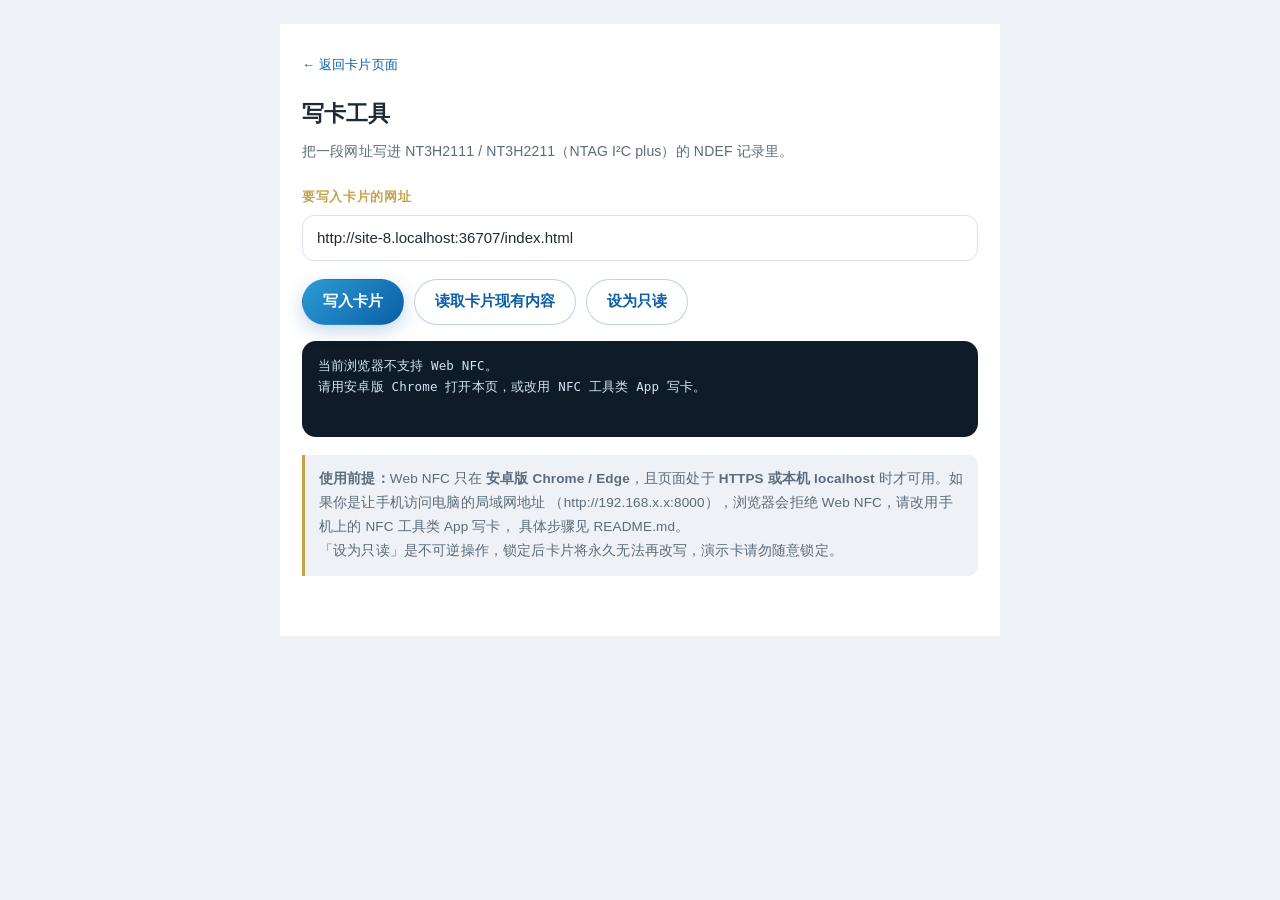
==== writer.html @ 2513f69a "讯光 NFC 文创卡：配套网页首版 白底 + 青蓝视觉、移动端优先、内置语音朗读与写卡工具。" ====
<!DOCTYPE html>
<html lang="zh-CN">
<head>
<meta charset="utf-8">
<meta name="viewport" content="width=device-width, initial-scale=1, viewport-fit=cover">
<title>写卡工具 · 讯光 NFC 文创卡</title>
<meta name="theme-color" content="#0B5FA5">
<link rel="icon" href="assets/icon.svg" type="image/svg+xml">
<link rel="stylesheet" href="styles.css">
<style>
  .tool{max-width:720px;margin:0 auto;background:#fff;padding:26px 22px 60px}
  .tool h1{font-size:22px;margin:0 0 6px}
  .tool .sub{color:var(--ink-soft);font-size:14px;margin:0 0 22px}
  .field{margin:0 0 16px}
  .field label{display:block;font-size:13px;font-weight:700;color:var(--gold);margin-bottom:6px;letter-spacing:.05em}
  .field input{
    width:100%;min-height:46px;padding:10px 14px;font-size:15px;
    font-family:inherit;color:var(--ink);
    border:1px solid var(--line);border-radius:12px;background:#fff;
  }
  .field input:focus{outline:2px solid rgba(44,155,214,.35);border-color:var(--cyan)}
  .row{display:flex;flex-wrap:wrap;gap:10px;margin:18px 0 8px}
  .log{
    margin-top:16px;padding:14px 16px;min-height:96px;
    background:#0F1B26;color:#CFE6F5;border-radius:14px;
    font-family:ui-monospace,SFMono-Regular,Consolas,monospace;
    font-size:12.5px;line-height:1.75;white-space:pre-wrap;word-break:break-all;
  }
  .warn{
    margin-top:18px;padding:12px 14px;font-size:13.5px;line-height:1.8;color:var(--ink-soft);
    background:var(--mist);border-left:3px solid var(--gold);border-radius:0 10px 10px 0;
  }
  .back{display:inline-block;margin-bottom:18px;font-size:13px;color:var(--blue);text-decoration:none}
</style>
</head>
<body>
<div class="tool">
  <a class="back" href="index.html">← 返回卡片页面</a>
  <h1>写卡工具</h1>
  <p class="sub">把一段网址写进 NT3H2111 / NT3H2211（NTAG I²C plus）的 NDEF 记录里。</p>

  <div class="field">
    <label for="url">要写入卡片的网址</label>
    <input id="url" type="url" inputmode="url" placeholder="https://example.com/kafang" autocomplete="off">
  </div>

  <div class="row">
    <button id="write-btn" class="btn btn-primary" type="button">写入卡片</button>
    <button id="read-btn" class="btn btn-ghost" type="button">读取卡片现有内容</button>
    <button id="lock-btn" class="btn btn-ghost" type="button">设为只读</button>
  </div>

  <div id="log" class="log">等待操作…</div>

  <div class="warn">
    <strong>使用前提：</strong>Web NFC 只在 <strong>安卓版 Chrome / Edge</strong>，且页面处于
    <strong>HTTPS 或本机 localhost</strong> 时才可用。如果你是让手机访问电脑的局域网地址
    （http://192.168.x.x:8000），浏览器会拒绝 Web NFC，请改用手机上的 NFC 工具类 App 写卡，
    具体步骤见 README.md。<br>
    「设为只读」是不可逆操作，锁定后卡片将永久无法再改写，演示卡请勿随意锁定。
  </div>
</div>

<script>
(function () {
  var logEl = document.getElementById('log');
  var urlEl = document.getElementById('url');
  var supported = ('NDEFReader' in window);

  function log(msg) {
    logEl.textContent += '\n' + msg;
    logEl.scrollTop = logEl.scrollHeight;
  }
  function clearLog(msg) { logEl.textContent = msg; }

  urlEl.value = location.origin.replace(/\/$/, '') + '/index.html';

  if (!supported) {
    clearLog('当前浏览器不支持 Web NFC。\n请用安卓版 Chrome 打开本页，或改用 NFC 工具类 App 写卡。');
  } else {
    clearLog('环境检测通过：当前浏览器支持 Web NFC。\n把手机贴到卡片感应区，再点「写入卡片」。');
  }

  document.getElementById('write-btn').addEventListener('click', function () {
    var url = (urlEl.value || '').trim();
    if (!supported) { log('无法写入：当前环境不支持 Web NFC。'); return; }
    if (!/^https?:\/\//i.test(url)) { log('网址需要以 http:// 或 https:// 开头。'); return; }

    var reader = new NDEFReader();
    log('已启动，等待卡片靠近…');
    reader.write({ records: [{ recordType: 'url', data: url }] }).then(function () {
      log('写入成功：' + url);
    }).catch(function (e) {
      log('写入失败：' + e.message);
    });
  });

  document.getElementById('read-btn').addEventListener('click', function () {
    if (!supported) { log('无法读取：当前环境不支持 Web NFC。'); return; }
    var reader = new NDEFReader();
    reader.scan().then(function () {
      log('已启动读取，等待卡片靠近…');
    }).catch(function (e) {
      log('读取启动失败：' + e.message);
    });
    reader.onreading = function (event) {
      var out = ['卡片已读到。序列号：' + (event.serialNumber || '未知')];
      var records = event.message.records || [];
      if (!records.length) out.push('（卡片里没有 NDEF 记录）');
      records.forEach(function (r, i) {
        var text = '';
        try {
          if (r.recordType === 'url' || r.recordType === 'absolute-url') {
            text = new TextDecoder(r.encoding || 'utf-8').decode(r.data);
          } else if (r.recordType === 'text') {
            text = new TextDecoder(r.encoding || 'utf-8').decode(r.data);
          } else {
            text = r.recordType + '（' + (r.data ? r.data.byteLength : 0) + ' 字节）';
          }
        } catch (err) { text = '(无法解码)'; }
        out.push('  #' + (i + 1) + '  ' + r.recordType + ' → ' + text);
      });
      clearLog(out.join('\n'));
    };
    reader.onreadingerror = function () {
      log('读取出错：请把卡片重新贴近手机背面。');
    };
  });

  document.getElementById('lock-btn').addEventListener('click', function () {
    if (!supported) { log('无法锁定：当前环境不支持 Web NFC。'); return; }
    if (!window.confirm('锁定后卡片将永久无法改写，确定继续吗？')) return;
    var reader = new NDEFReader();
    reader.makeReadOnly().then(function () {
      log('卡片已设为只读。');
    }).catch(function (e) {
      log('锁定失败：' + e.message);
    });
  });
})();
</script>
</body>
</html>
---- styles.css ----
/* =====================================================================
   讯光 · NFC 文创卡 —— 页面样式
   配色与实体卡同源：白底 + 沉金饰边 + 青蓝图文
   ===================================================================== */

:root{
  --paper:#FFFFFF;
  --mist:#EEF1F5;
  --ink:#1F2A36;
  --ink-soft:#5B6B7B;
  --blue:#0B5FA5;
  --blue-deep:#083F6E;
  --cyan:#2C9BD6;
  --cyan-soft:#E7F3FA;
  --gold:#C6A14A;
  --line:#DCE3EA;
  --radius:18px;
  --maxw:720px;
}

*{box-sizing:border-box}

html{-webkit-text-size-adjust:100%}

body{
  margin:0;
  background:var(--mist);
  color:var(--ink);
  font-family:"PingFang SC","HarmonyOS Sans SC","Microsoft YaHei","Noto Sans SC",
              -apple-system,BlinkMacSystemFont,"Segoe UI",Roboto,sans-serif;
  font-size:16px;
  line-height:1.75;
  letter-spacing:.01em;
  -webkit-font-smoothing:antialiased;
}

.grain{
  position:fixed;inset:0;pointer-events:none;z-index:0;
  background:
    radial-gradient(circle at 12% 8%,rgba(44,155,214,.10),transparent 42%),
    radial-gradient(circle at 88% 4%,rgba(198,161,74,.10),transparent 38%);
}

/* ------------------------------------------------------------ 结构 */
.hero,main,.foot{position:relative;z-index:1}

.hero,main{
  max-width:var(--maxw);
  margin:0 auto;
  background:var(--paper);
}

main{padding:0 22px 34px}

/* ------------------------------------------------------------ 封面 */
.hero{
  padding:30px 22px 34px;
  border-bottom:1px solid var(--line);
  text-align:left;
}

.hero-top{display:flex;justify-content:space-between;align-items:center;gap:12px}

.badge{
  display:inline-block;
  font-size:12px;
  line-height:1.6;
  color:var(--blue);
  background:var(--cyan-soft);
  border:1px solid rgba(44,155,214,.28);
  border-radius:999px;
  padding:5px 12px;
}

.hero-title{
  margin:28px 0 4px;
  font-size:40px;
  line-height:1.15;
  letter-spacing:.06em;
  font-weight:700;
}

.hero-sub{
  margin:0;
  font-size:16px;
  color:var(--blue);
  font-weight:600;
}

.hero-desc{
  margin:14px 0 0;
  color:var(--ink-soft);
  font-size:14.5px;
  line-height:1.85;
}

.hero-actions{
  display:flex;
  flex-wrap:wrap;
  gap:10px;
  margin-top:22px;
}

.nfc-flag{
  display:inline-flex;
  align-items:center;
  gap:7px;
  margin:20px 0 0;
  font-size:12.5px;
  color:var(--ink-soft);
}

.dot{
  width:7px;height:7px;border-radius:50%;
  background:var(--cyan);
  box-shadow:0 0 0 4px rgba(44,155,214,.16);
  animation:pulse 2.4s ease-in-out infinite;
}

@keyframes pulse{
  0%,100%{box-shadow:0 0 0 4px rgba(44,155,214,.16)}
  50%{box-shadow:0 0 0 9px rgba(44,155,214,.04)}
}

/* ------------------------------------------------------------ 按钮 */
.btn{
  display:inline-flex;
  align-items:center;
  justify-content:center;
  gap:8px;
  min-height:46px;
  padding:0 20px;
  border-radius:999px;
  border:1px solid transparent;
  font-size:15px;
  font-weight:600;
  font-family:inherit;
  text-decoration:none;
  cursor:pointer;
  transition:transform .15s ease,box-shadow .2s ease,background .2s ease;
}

.btn:active{transform:translateY(1px)}

.btn-primary{
  color:#fff;
  background:linear-gradient(135deg,var(--cyan),var(--blue));
  box-shadow:0 6px 18px rgba(11,95,165,.24);
}

.btn-ghost{
  color:var(--blue);
  background:#fff;
  border-color:rgba(11,95,165,.28);
}

.btn-ghost:hover{background:var(--cyan-soft)}

.btn-light{color:var(--blue-deep);background:#fff}

.btn-outline-light{
  color:#fff;background:transparent;border-color:rgba(255,255,255,.55);
}

.btn-icon{font-size:13px}

/* ------------------------------------------------------------ 章节 */
.block{
  padding:34px 0;
  border-bottom:1px solid var(--line);
}

.block:last-of-type{border-bottom:none}

.block h2{
  display:flex;
  align-items:baseline;
  gap:10px;
  margin:0 0 14px;
  font-size:21px;
  line-height:1.4;
  font-weight:700;
}

.block h2 .num{
  font-size:12px;
  font-weight:700;
  letter-spacing:.12em;
  color:var(--gold);
}

.block p{margin:0 0 14px;color:var(--ink)}

.block p:last-child{margin-bottom:0}

.lead{
  font-size:17px;
  font-weight:600;
  color:var(--blue) !important;
}

.muted{color:var(--ink-soft) !important;font-size:14.5px}

.small{font-size:13.5px;color:var(--ink-soft) !important;line-height:1.8}

.hint{
  margin-top:16px !important;
  padding:12px 14px;
  font-size:13.5px;
  line-height:1.8;
  color:var(--ink-soft) !important;
  background:var(--mist);
  border-left:3px solid var(--gold);
  border-radius:0 10px 10px 0;
}

.block-tint{
  margin:0 -22px;
  padding:34px 22px;
  background:linear-gradient(180deg,#F7FAFC,#EFF5F9);
}

.block-deep{
  margin:0 -22px;
  padding:34px 22px;
  color:#fff;
  background:linear-gradient(150deg,var(--blue-deep),var(--blue));
}

.block-deep h2{color:#fff}

.block-deep h2 .num{color:rgba(255,255,255,.6)}

.block-deep p{color:rgba(255,255,255,.92)}

/* ------------------------------------------------------------ 数据条 */
.facts{
  display:grid;
  grid-template-columns:repeat(2,1fr);
  gap:10px;
  margin:20px 0 0;
  padding:0;
  list-style:none;
}

.facts li{
  padding:14px;
  background:var(--mist);
  border-radius:14px;
  border:1px solid var(--line);
}

.facts strong{
  display:block;
  font-size:20px;
  line-height:1.3;
  color:var(--blue);
}

.facts span{font-size:12.5px;color:var(--ink-soft)}

/* ------------------------------------------------------------ 卡片 */
.cards{
  display:grid;
  grid-template-columns:1fr;
  gap:12px;
}

.card{
  padding:16px 18px;
  background:#fff;
  border:1px solid var(--line);
  border-radius:var(--radius);
  transition:border-color .2s ease,transform .2s ease,box-shadow .2s ease;
}

.card:hover{
  border-color:rgba(44,155,214,.45);
  transform:translateY(-2px);
  box-shadow:0 10px 24px rgba(31,42,54,.07);
}

.card h3{
  margin:0 0 6px;
  font-size:16px;
  font-weight:700;
  color:var(--blue);
}

.card p{margin:0;font-size:14.5px;color:var(--ink-soft)}

/* ------------------------------------------------------------ 引言 */
.quote{
  margin-top:18px;
  padding:16px 18px;
  background:#fff;
  border:1px dashed rgba(198,161,74,.7);
  border-radius:var(--radius);
}

.quote p{
  margin:0;
  font-size:14px;
  text-align:center;
  color:var(--blue);
  letter-spacing:.04em;
}

/* ------------------------------------------------------------ 规格表 */
.spec{border-top:1px solid var(--line)}

.spec-row{
  display:grid;
  grid-template-columns:1fr;
  gap:2px;
  padding:13px 0;
  border-bottom:1px solid var(--line);
}

.spec-k{
  font-size:12.5px;
  font-weight:700;
  letter-spacing:.06em;
  color:var(--gold);
}

.spec-v{font-size:14.5px;line-height:1.8;color:var(--ink)}

/* ------------------------------------------------------------ 语音区 */
.voice{display:flex;flex-wrap:wrap;gap:10px;margin:6px 0 16px}

/* ------------------------------------------------------------ 链接 */
.links{display:grid;grid-template-columns:1fr;gap:10px}

.link-card{
  display:block;
  padding:15px 18px;
  background:#fff;
  border:1px solid var(--line);
  border-radius:var(--radius);
  text-decoration:none;
  color:inherit;
  transition:border-color .2s ease,transform .2s ease;
}

.link-card:hover{border-color:rgba(44,155,214,.5);transform:translateY(-2px)}

.link-card strong{
  display:block;
  font-size:15.5px;
  color:var(--blue);
}

.link-card span{font-size:13.5px;color:var(--ink-soft)}

/* ------------------------------------------------------------ 分享 */
.share-row{display:flex;flex-wrap:wrap;gap:10px;margin-top:18px}

/* ------------------------------------------------------------ 页脚 */
.foot{
  max-width:var(--maxw);
  margin:0 auto;
  padding:26px 22px 40px;
  background:var(--paper);
  border-top:1px solid var(--line);
  text-align:center;
}

.foot p{margin:0 0 4px;font-size:12.5px;color:var(--ink-soft)}

.foot-title{
  font-size:14px !important;
  font-weight:700;
  color:var(--blue) !important;
  letter-spacing:.08em;
}

.foot-note{margin-top:10px !important;color:var(--gold) !important;letter-spacing:.06em}

/* ------------------------------------------------------------ 入场动画 */
[data-reveal]{
  opacity:0;
  transform:translateY(14px);
  transition:opacity .6s ease,transform .6s ease;
}

[data-reveal].is-visible{opacity:1;transform:none}

@media (prefers-reduced-motion:reduce){
  [data-reveal]{opacity:1;transform:none;transition:none}
  .dot{animation:none}
}

/* ------------------------------------------------------------ 大屏 */
@media (min-width:760px){
  body{padding:24px 0}

  .hero,main,.foot{
    border-radius:24px;
    box-shadow:0 18px 50px rgba(31,42,54,.08);
  }

  .hero{margin-top:24px;border-radius:24px 24px 0 0;padding:38px 34px 40px}
  main{padding:0 34px 40px}
  .block-tint,.block-deep{margin:0 -34px;padding:36px 34px}
  .foot{border-radius:0 0 24px 24px;padding:26px 34px 34px}

  .hero-title{font-size:46px}
  .cards{grid-template-columns:repeat(2,1fr)}
  .facts{grid-template-columns:repeat(4,1fr)}
  .links{grid-template-columns:repeat(3,1fr)}
  .spec-row{grid-template-columns:88px 1fr;gap:14px;align-items:start}
}

/* ------------------------------------------------------------ 作品形象 */
.shots{display:grid;grid-template-columns:1fr;gap:12px;margin:18px 0 0}

.shot{
  margin:0;
  border:1px solid var(--line);
  border-radius:var(--radius);
  overflow:hidden;
  background:#fff;
}

.shot img{
  display:block;
  width:100%;
  height:auto;
  aspect-ratio:4 / 3;
  object-fit:cover;
  background:var(--mist);
}

.shot figcaption{
  padding:9px 14px;
  font-size:12.5px;
  color:var(--ink-soft);
  border-top:1px solid var(--line);
}

.figure{margin:18px 0 0}

.figure img{
  display:block;
  width:100%;
  height:auto;
  border:1px solid var(--line);
  border-radius:var(--radius);
  background:#fff;
}

.figure figcaption{
  margin-top:8px;
  font-size:12.5px;
  line-height:1.7;
  color:var(--ink-soft);
}

@media (min-width:760px){
  .shots{grid-template-columns:1fr 1fr}
}
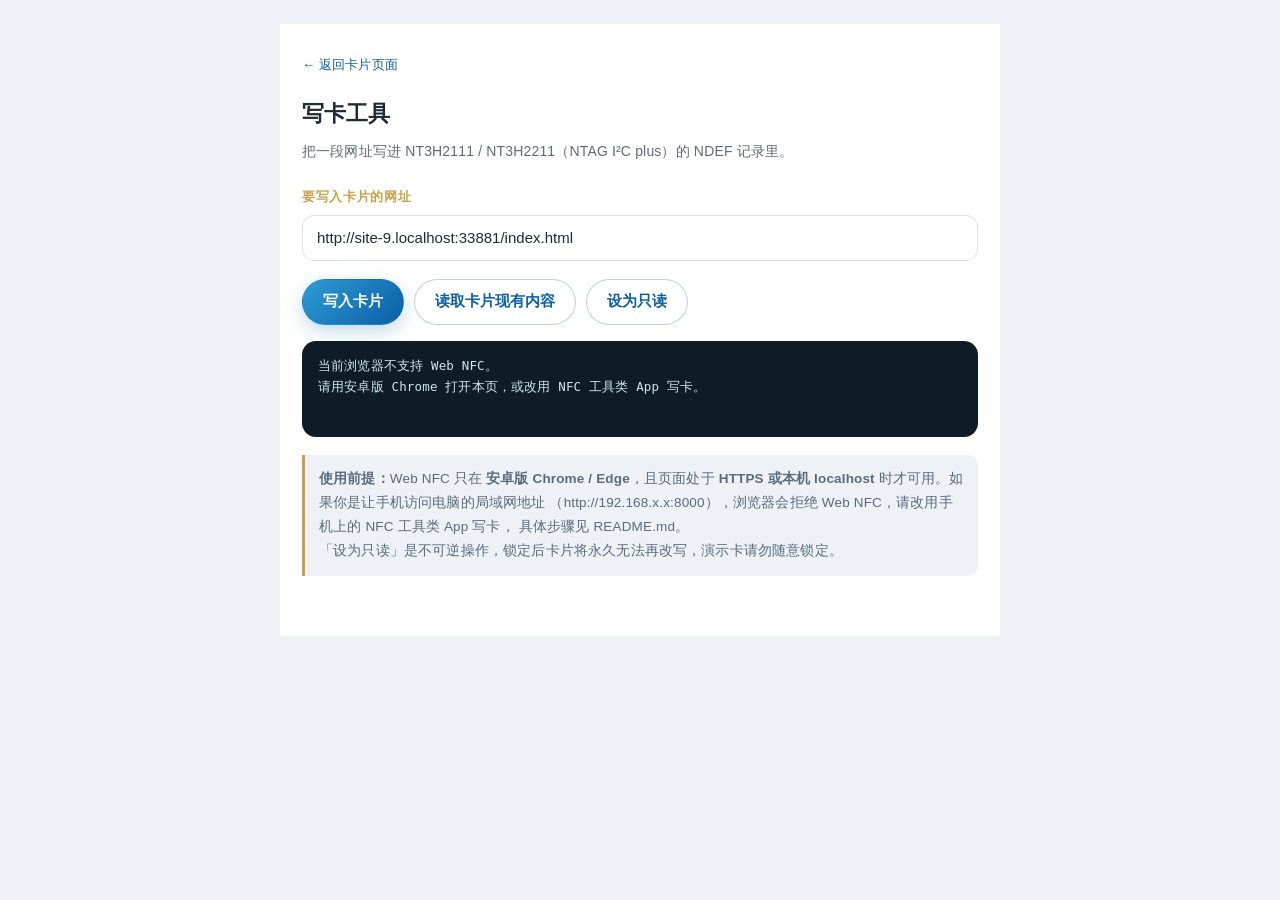
==== commit b32d8fff: "Fix writer page URL for subdirectory hosting" ====
--- a/writer.html
+++ b/writer.html
@@ -73,7 +73,8 @@
   }
   function clearLog(msg) { logEl.textContent = msg; }
 
-  urlEl.value = location.origin.replace(/\/$/, '') + '/index.html';
+  var baseDir = location.pathname.replace(/[^/]*$/, '');
+  urlEl.value = location.origin + baseDir + 'index.html';
 
   if (!supported) {
     clearLog('当前浏览器不支持 Web NFC。\n请用安卓版 Chrome 打开本页，或改用 NFC 工具类 App 写卡。');
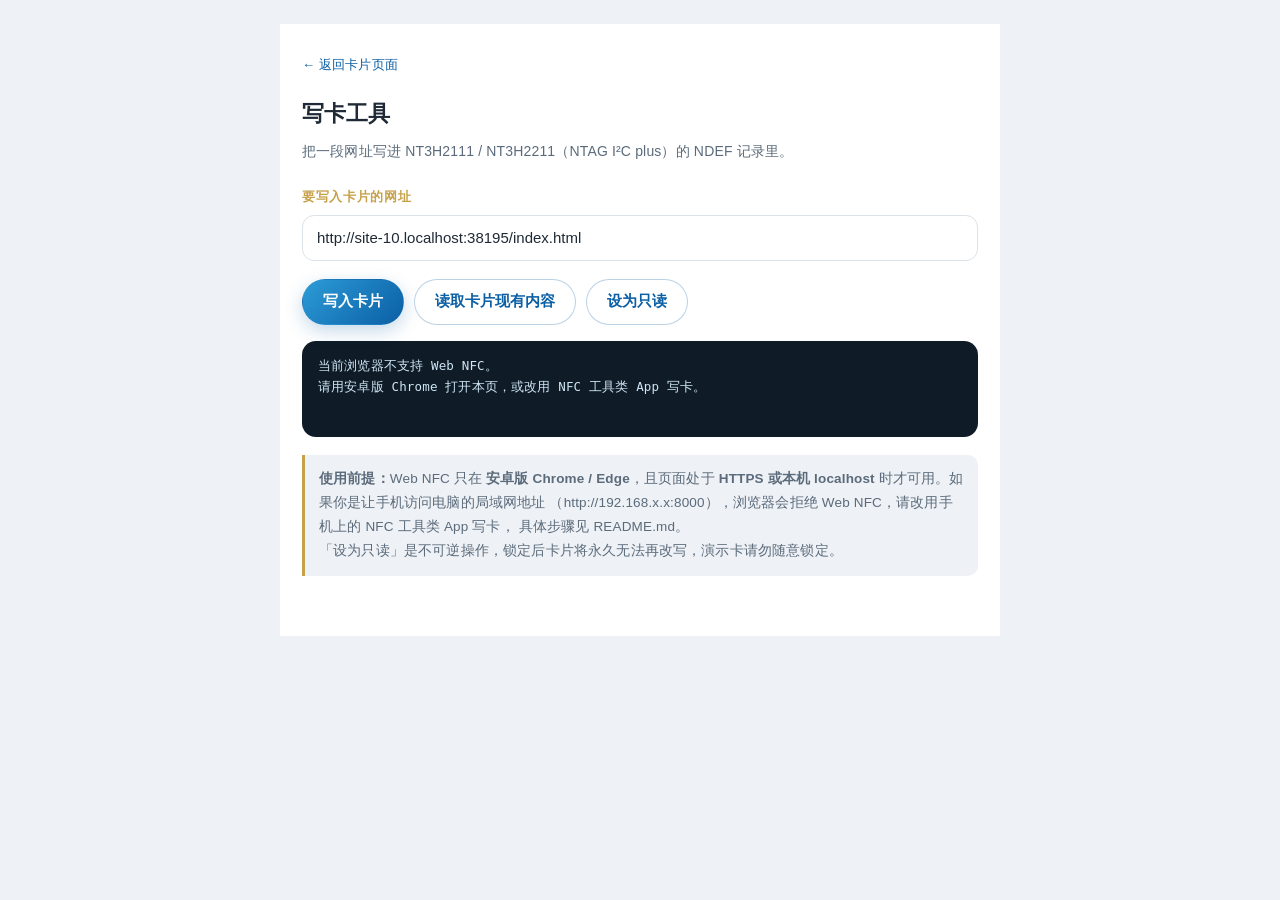
==== commit ac1e5299: "Fix writer page URL for subdirectory hosting" ====
--- a/writer.html
+++ b/writer.html
@@ -3,7 +3,7 @@
 <head>
 <meta charset="utf-8">
 <meta name="viewport" content="width=device-width, initial-scale=1, viewport-fit=cover">
-<title>写卡工具 · 讯光 NFC 文创卡</title>
+<title>写卡工具 | 讯光 · NFC 文创卡</title>
 <meta name="theme-color" content="#0B5FA5">
 <link rel="icon" href="assets/icon.svg" type="image/svg+xml">
 <link rel="stylesheet" href="styles.css">
--- a/styles.css
+++ b/styles.css
@@ -73,10 +73,10 @@
 }
 
 .hero-title{
-  margin:28px 0 4px;
-  font-size:40px;
-  line-height:1.15;
-  letter-spacing:.06em;
+  margin:26px 0 6px;
+  font-size:33px;
+  line-height:1.32;
+  letter-spacing:.02em;
   font-weight:700;
 }
 
@@ -405,7 +405,7 @@
   .block-tint,.block-deep{margin:0 -34px;padding:36px 34px}
   .foot{border-radius:0 0 24px 24px;padding:26px 34px 34px}
 
-  .hero-title{font-size:46px}
+  .hero-title{font-size:40px}
   .cards{grid-template-columns:repeat(2,1fr)}
   .facts{grid-template-columns:repeat(4,1fr)}
   .links{grid-template-columns:repeat(3,1fr)}
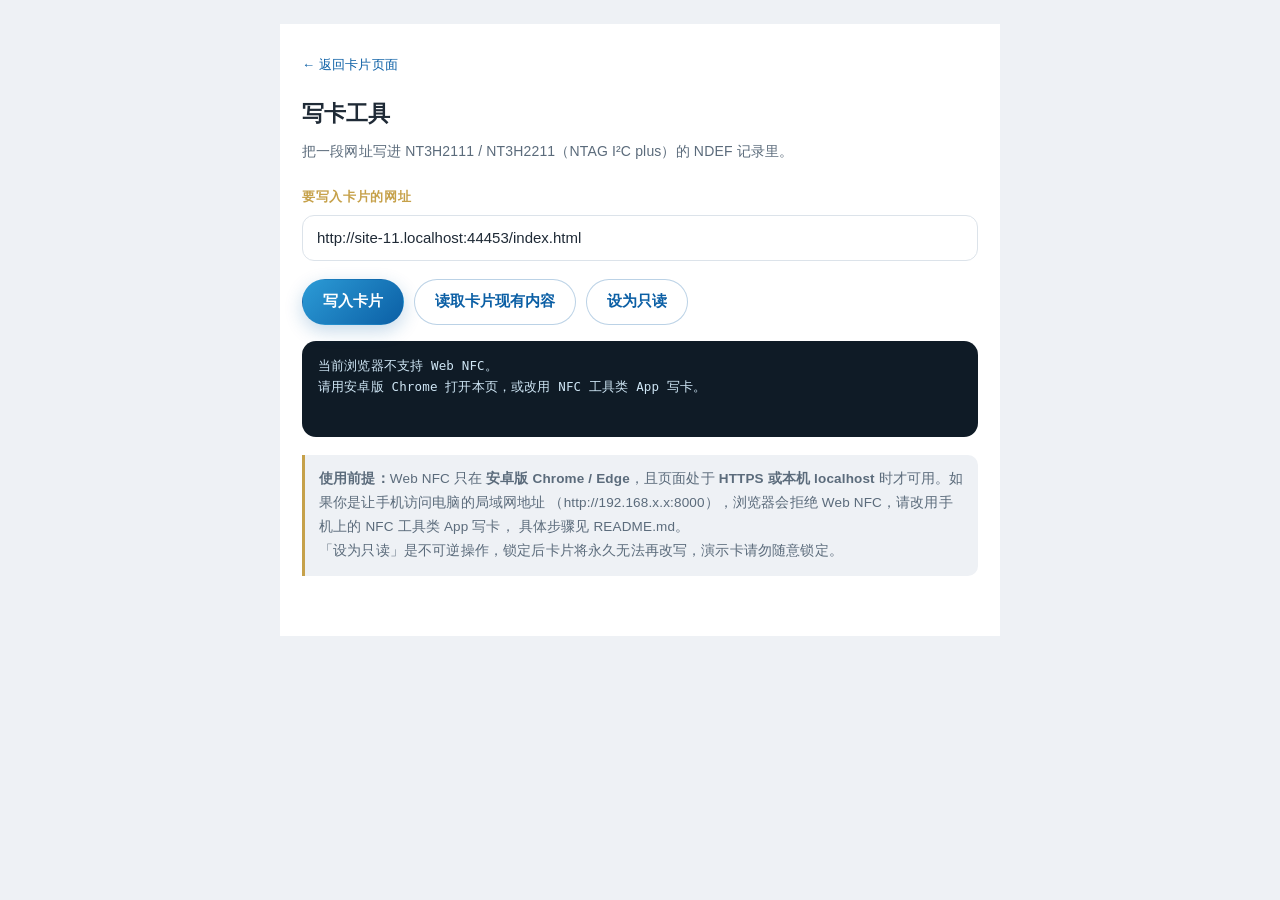
==== commit 7145a6fd: "Fix writer page URL for subdirectory hosting" ====
--- a/writer.html
+++ b/writer.html
@@ -5,6 +5,7 @@
 <meta name="viewport" content="width=device-width, initial-scale=1, viewport-fit=cover">
 <title>写卡工具 | 讯光 · NFC 文创卡</title>
 <meta name="theme-color" content="#0B5FA5">
+<meta name="robots" content="noindex,nofollow">
 <link rel="icon" href="assets/icon.svg" type="image/svg+xml">
 <link rel="stylesheet" href="styles.css">
 <style>
--- a/styles.css
+++ b/styles.css
@@ -74,7 +74,7 @@
 
 .hero-title{
   margin:26px 0 6px;
-  font-size:33px;
+  font-size:30px;
   line-height:1.32;
   letter-spacing:.02em;
   font-weight:700;
@@ -405,7 +405,7 @@
   .block-tint,.block-deep{margin:0 -34px;padding:36px 34px}
   .foot{border-radius:0 0 24px 24px;padding:26px 34px 34px}
 
-  .hero-title{font-size:40px}
+  .hero-title{font-size:36px}
   .cards{grid-template-columns:repeat(2,1fr)}
   .facts{grid-template-columns:repeat(4,1fr)}
   .links{grid-template-columns:repeat(3,1fr)}
